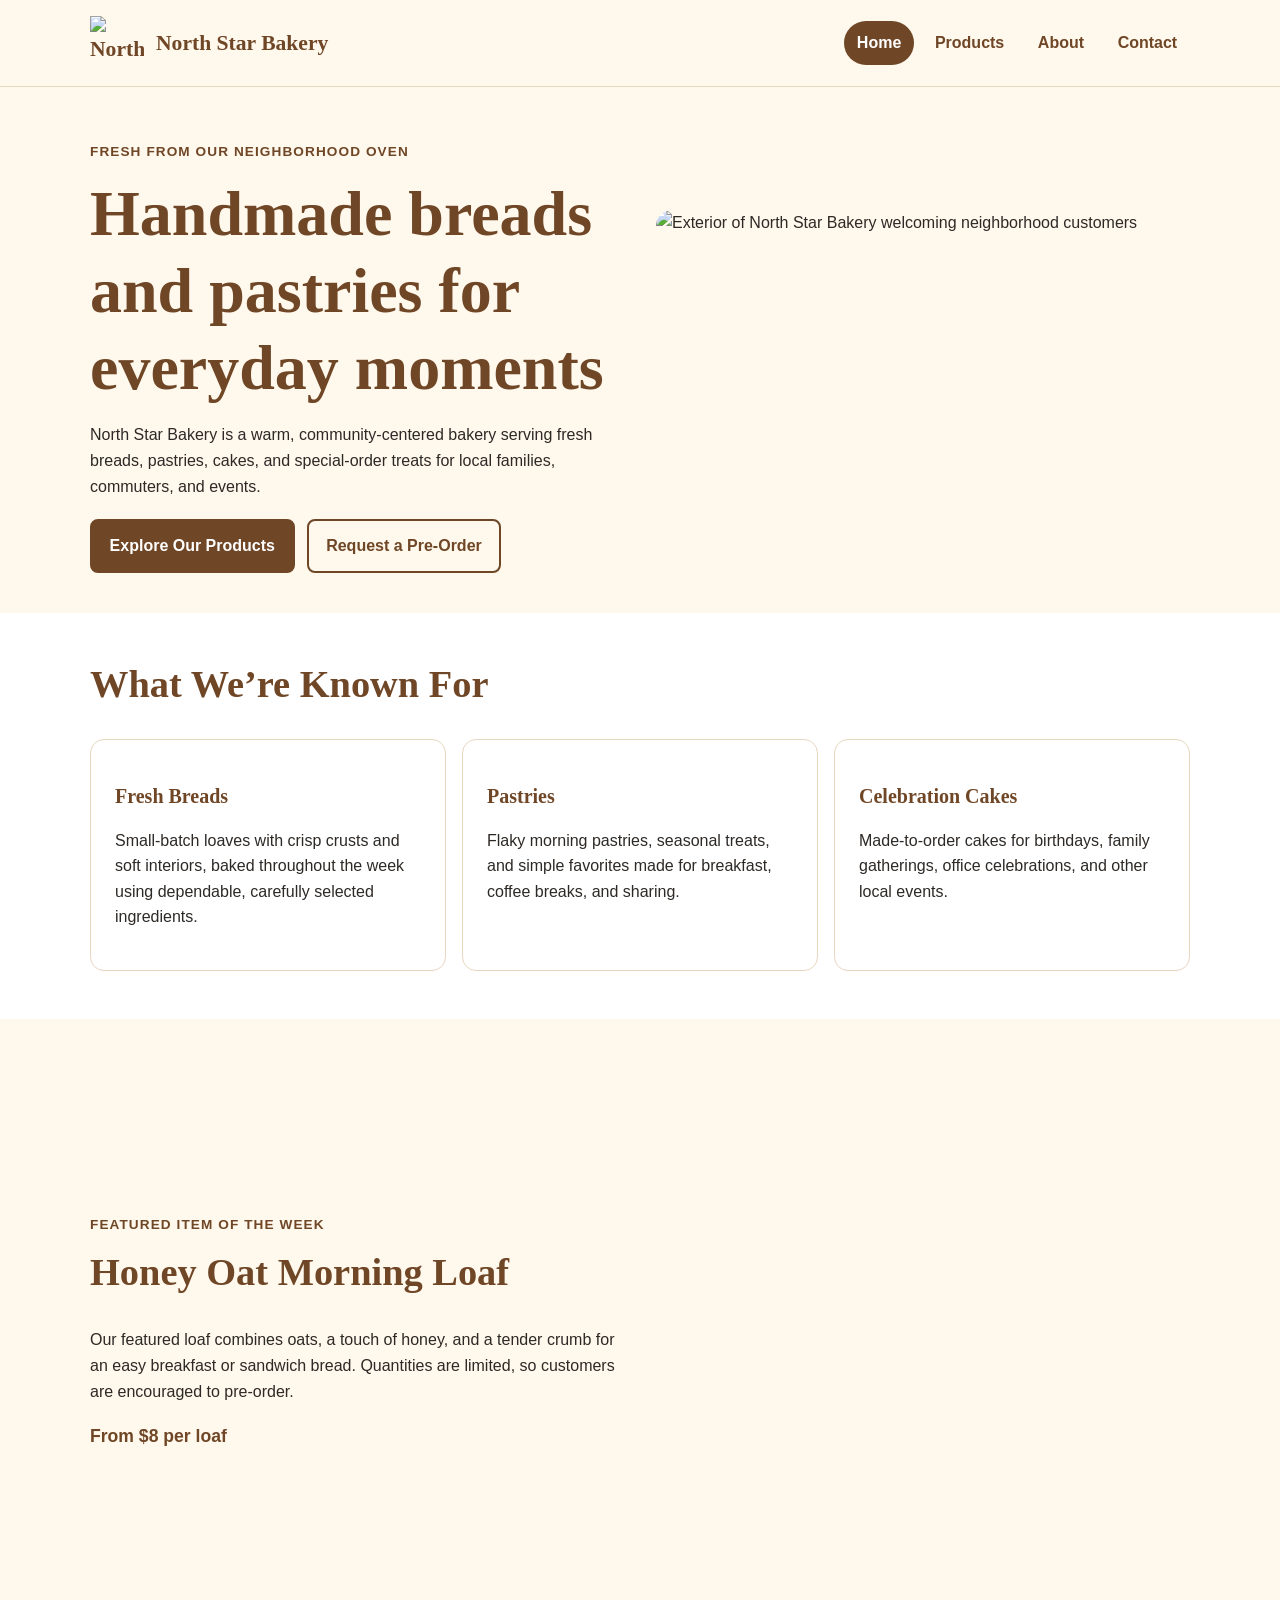
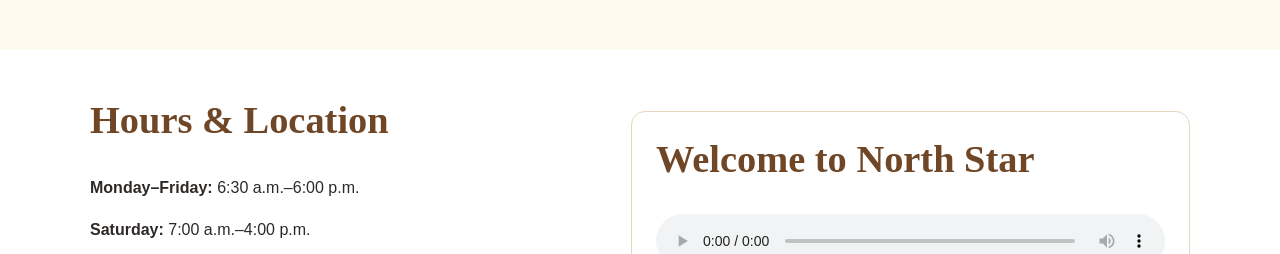
==== index.html @ eae13a36 "Add files via upload" ====
<!DOCTYPE html>
<html lang="en">
<head>
  <meta charset="UTF-8">
  <meta name="viewport" content="width=device-width, initial-scale=1.0">
  <title>North Star Bakery | Home</title>
  <link rel="stylesheet" href="styles.css">
</head>
<body>
  <header class="site-header">
    <div class="container header-inner">
      <a class="brand" href="index.html" aria-label="North Star Bakery home">
        <img src="media/bakery-logo.png" alt="North Star Bakery logo">
        <span>North Star Bakery</span>
      </a>
      <nav aria-label="Primary navigation">
        <ul class="nav-list">
          <li><a class="active" href="index.html">Home</a></li>
          <li><a href="products.html">Products</a></li>
          <li><a href="about.html">About</a></li>
          <li><a href="contact.html">Contact</a></li>
        </ul>
      </nav>
    </div>
  </header>

  <main>
    <section class="hero">
      <div class="container hero-grid">
        <div>
          <p class="eyebrow">Fresh from our neighborhood oven</p>
          <h1>Handmade breads and pastries for everyday moments</h1>
          <p>North Star Bakery is a warm, community-centered bakery serving fresh breads, pastries, cakes, and special-order treats for local families, commuters, and events.</p>
          <div class="button-row">
            <a class="button" href="products.html">Explore Our Products</a>
            <a class="button button-secondary" href="contact.html">Request a Pre-Order</a>
          </div>
        </div>
        <img class="hero-image" src="media/bakery-storefront.jpg" alt="Exterior of North Star Bakery welcoming neighborhood customers">
      </div>
    </section>

    <section class="section">
      <div class="container">
        <h2>What We’re Known For</h2>
        <div class="card-grid three-columns">
          <article class="card">
            <h3>Fresh Breads</h3>
            <p>Small-batch loaves with crisp crusts and soft interiors, baked throughout the week using dependable, carefully selected ingredients.</p>
          </article>
          <article class="card">
            <h3>Pastries</h3>
            <p>Flaky morning pastries, seasonal treats, and simple favorites made for breakfast, coffee breaks, and sharing.</p>
          </article>
          <article class="card">
            <h3>Celebration Cakes</h3>
            <p>Made-to-order cakes for birthdays, family gatherings, office celebrations, and other local events.</p>
          </article>
        </div>
      </div>
    </section>

    <section class="section section-accent">
      <div class="container split-layout">
        <div>
          <p class="eyebrow">Featured item of the week</p>
          <h2>Honey Oat Morning Loaf</h2>
          <p>Our featured loaf combines oats, a touch of honey, and a tender crumb for an easy breakfast or sandwich bread. Quantities are limited, so customers are encouraged to pre-order.</p>
          <p class="price">From $8 per loaf</p>
        </div>
        <picture>
          <source media="(min-width: 700px)" srcset="media/bakery-feature-large.jpg">
          <img class="responsive-feature" src="media/bakery-feature-small.jpg" alt="Featured North Star Bakery loaf displayed on a wooden board">
        </picture>
      </div>
    </section>

    <section class="section">
      <div class="container split-layout">
        <div>
          <h2>Hours & Location</h2>
          <p><strong>Monday–Friday:</strong> 6:30 a.m.–6:00 p.m.</p>
          <p><strong>Saturday:</strong> 7:00 a.m.–4:00 p.m.</p>
          <p><strong>Sunday:</strong> 8:00 a.m.–2:00 p.m.</p>
          <p>Visit us in the heart of the neighborhood, close to local homes, offices, and commuter routes.</p>
        </div>
        <div class="media-panel">
          <h2>Welcome to North Star</h2>
          <audio controls>
            <source src="media/bakery-welcome.mp3" type="audio/mpeg">
            Your browser does not support the audio element. Please visit the bakery or contact us for more information.
          </audio>
          <p class="small-text">Listen to a short welcome from our bakery team.</p>
        </div>
      </div>
    </section>
  </main>

  <footer class="site-footer">
    <div class="container footer-inner">
      <p>&copy; 2026 North Star Bakery. Handmade with care for our community.</p>
      <a href="contact.html">Pre-Orders & Inquiries</a>
    </div>
  </footer>
</body>
</html>
---- styles.css ----
:root {
  --cream: #fff8ec;
  --gold: #d9a441;
  --brown: #6f4626;
  --charcoal: #2d2926;
  --white: #ffffff;
  --border: #e7d7bf;
}

* {
  box-sizing: border-box;
}

html {
  scroll-behavior: smooth;
}

body {
  margin: 0;
  font-family: Arial, Helvetica, sans-serif;
  line-height: 1.6;
  color: var(--charcoal);
  background: var(--white);
}

img,
video {
  max-width: 100%;
  display: block;
}

a {
  color: var(--brown);
}

.container {
  width: min(92%, 1100px);
  margin: 0 auto;
}

.site-header {
  background: var(--cream);
  border-bottom: 1px solid var(--border);
}

.header-inner {
  display: flex;
  flex-direction: column;
  align-items: center;
  gap: 1rem;
  padding: 1rem 0;
}

.brand {
  display: flex;
  align-items: center;
  gap: 0.75rem;
  text-decoration: none;
  font-family: Georgia, "Times New Roman", serif;
  font-size: 1.35rem;
  font-weight: 700;
  color: var(--brown);
}

.brand img {
  width: 54px;
  height: 54px;
  object-fit: contain;
}

.nav-list {
  display: flex;
  flex-wrap: wrap;
  justify-content: center;
  gap: 0.5rem;
  list-style: none;
  padding: 0;
  margin: 0;
}

.nav-list a {
  display: block;
  padding: 0.55rem 0.8rem;
  border-radius: 999px;
  text-decoration: none;
  font-weight: 700;
}

.nav-list a:hover,
.nav-list a:focus,
.nav-list a.active {
  background: var(--brown);
  color: var(--white);
}

.hero,
.page-banner {
  background: var(--cream);
}

.hero {
  padding: 2.5rem 0;
}

.hero-grid,
.split-layout,
.product-layout,
.contact-grid,
.callout {
  display: flex;
  flex-direction: column;
  gap: 2rem;
}

.hero-image,
.content-image,
.product-photo,
.responsive-feature {
  width: 100%;
  border-radius: 16px;
  object-fit: cover;
}

.hero-image {
  min-height: 280px;
}

.page-banner {
  padding: 2.25rem 0;
  border-bottom: 1px solid var(--border);
}

h1,
h2,
h3 {
  font-family: Georgia, "Times New Roman", serif;
  line-height: 1.2;
  color: var(--brown);
}

h1 {
  font-size: clamp(2.2rem, 8vw, 4rem);
  margin: 0.25rem 0 1rem;
}

h2 {
  font-size: clamp(1.6rem, 5vw, 2.4rem);
  margin-top: 0;
}

h3 {
  font-size: 1.25rem;
}

.eyebrow {
  color: var(--brown);
  font-weight: 700;
  letter-spacing: 0.08em;
  text-transform: uppercase;
  font-size: 0.85rem;
}

.section {
  padding: 3rem 0;
}

.section-accent {
  background: var(--cream);
}

.card-grid {
  display: flex;
  flex-direction: column;
  gap: 1rem;
}

.card,
.info-card,
.media-panel {
  background: var(--white);
  border: 1px solid var(--border);
  border-radius: 14px;
  padding: 1.5rem;
}

.price {
  font-weight: 700;
  color: var(--brown);
  font-size: 1.1rem;
}

.button-row {
  display: flex;
  flex-direction: column;
  gap: 0.75rem;
  margin-top: 1.25rem;
}

.button {
  display: inline-block;
  border: 2px solid var(--brown);
  border-radius: 8px;
  background: var(--brown);
  color: var(--white);
  padding: 0.75rem 1.1rem;
  text-decoration: none;
  font: inherit;
  font-weight: 700;
  cursor: pointer;
  text-align: center;
}

.button:hover,
.button:focus {
  background: var(--charcoal);
  border-color: var(--charcoal);
}

.button-secondary {
  background: transparent;
  color: var(--brown);
}

.button-secondary:hover,
.button-secondary:focus {
  color: var(--white);
}

.featured-figure {
  margin: 0;
}

.featured-figure img {
  width: 100%;
  max-height: 520px;
  object-fit: cover;
  border-radius: 14px 14px 0 0;
}

.featured-figure figcaption {
  background: var(--white);
  border: 1px solid var(--border);
  border-top: 0;
  border-radius: 0 0 14px 14px;
  padding: 1rem 1.25rem;
}

.media-panel audio,
.video-panel video {
  width: 100%;
}

.small-text {
  font-size: 0.9rem;
}

.contact-form {
  display: flex;
  flex-direction: column;
  gap: 1rem;
}

.form-section {
  margin: 0;
  padding: 1rem;
  border: 1px solid var(--border);
  border-radius: 10px;
  display: flex;
  flex-direction: column;
  gap: 1rem;
}

.form-section legend {
  padding: 0 0.4rem;
  font-family: Georgia, "Times New Roman", serif;
  font-weight: 700;
  color: var(--brown);
}

.form-group {
  display: flex;
  flex-direction: column;
  gap: 0.35rem;
}

label {
  font-weight: 700;
  color: var(--brown);
}

input,
select,
textarea {
  width: 100%;
  padding: 0.75rem;
  border: 1px solid #a8937f;
  border-radius: 7px;
  background: var(--white);
  color: var(--charcoal);
  font: inherit;
}

input:focus,
select:focus,
textarea:focus {
  outline: 3px solid rgba(217, 164, 65, 0.35);
  border-color: var(--brown);
}

.site-footer {
  background: var(--charcoal);
  color: var(--white);
  padding: 1.5rem 0;
}

.footer-inner {
  display: flex;
  flex-direction: column;
  gap: 0.5rem;
}

.site-footer a {
  color: var(--white);
}

@media (min-width: 760px) {
  .header-inner,
  .footer-inner {
    flex-direction: row;
    justify-content: space-between;
    align-items: center;
  }

  .hero-grid,
  .split-layout,
  .product-layout,
  .contact-grid,
  .callout {
    flex-direction: row;
    align-items: center;
  }

  .hero-grid > *,
  .split-layout > *,
  .product-layout > *,
  .contact-grid > * {
    flex: 1;
  }

  .card-grid.two-columns {
    flex-direction: row;
  }

  .card-grid.two-columns > * {
    flex: 1;
  }

  .card-grid.three-columns {
    flex-direction: row;
  }

  .card-grid.three-columns > * {
    flex: 1;
  }

  .button-row {
    flex-direction: row;
  }

  .product-list {
    display: flex;
    flex-direction: column;
    gap: 1rem;
  }

  .contact-form {
    display: grid;
    grid-template-columns: 1fr 1fr;
    gap: 1rem;
  }

  .contact-form .form-section,
  .contact-form .full-width,
  .contact-form .button {
    grid-column: 1 / -1;
  }

  .contact-form .form-section {
    display: grid;
    grid-template-columns: 1fr 1fr;
  }

  .contact-form .form-section legend {
    grid-column: 1 / -1;
  }

  .contact-form .form-section .form-group:last-child:nth-child(odd) {
    grid-column: 1 / -1;
  }

  .callout {
    justify-content: space-between;
  }

  .callout > div {
    flex: 1;
  }
}
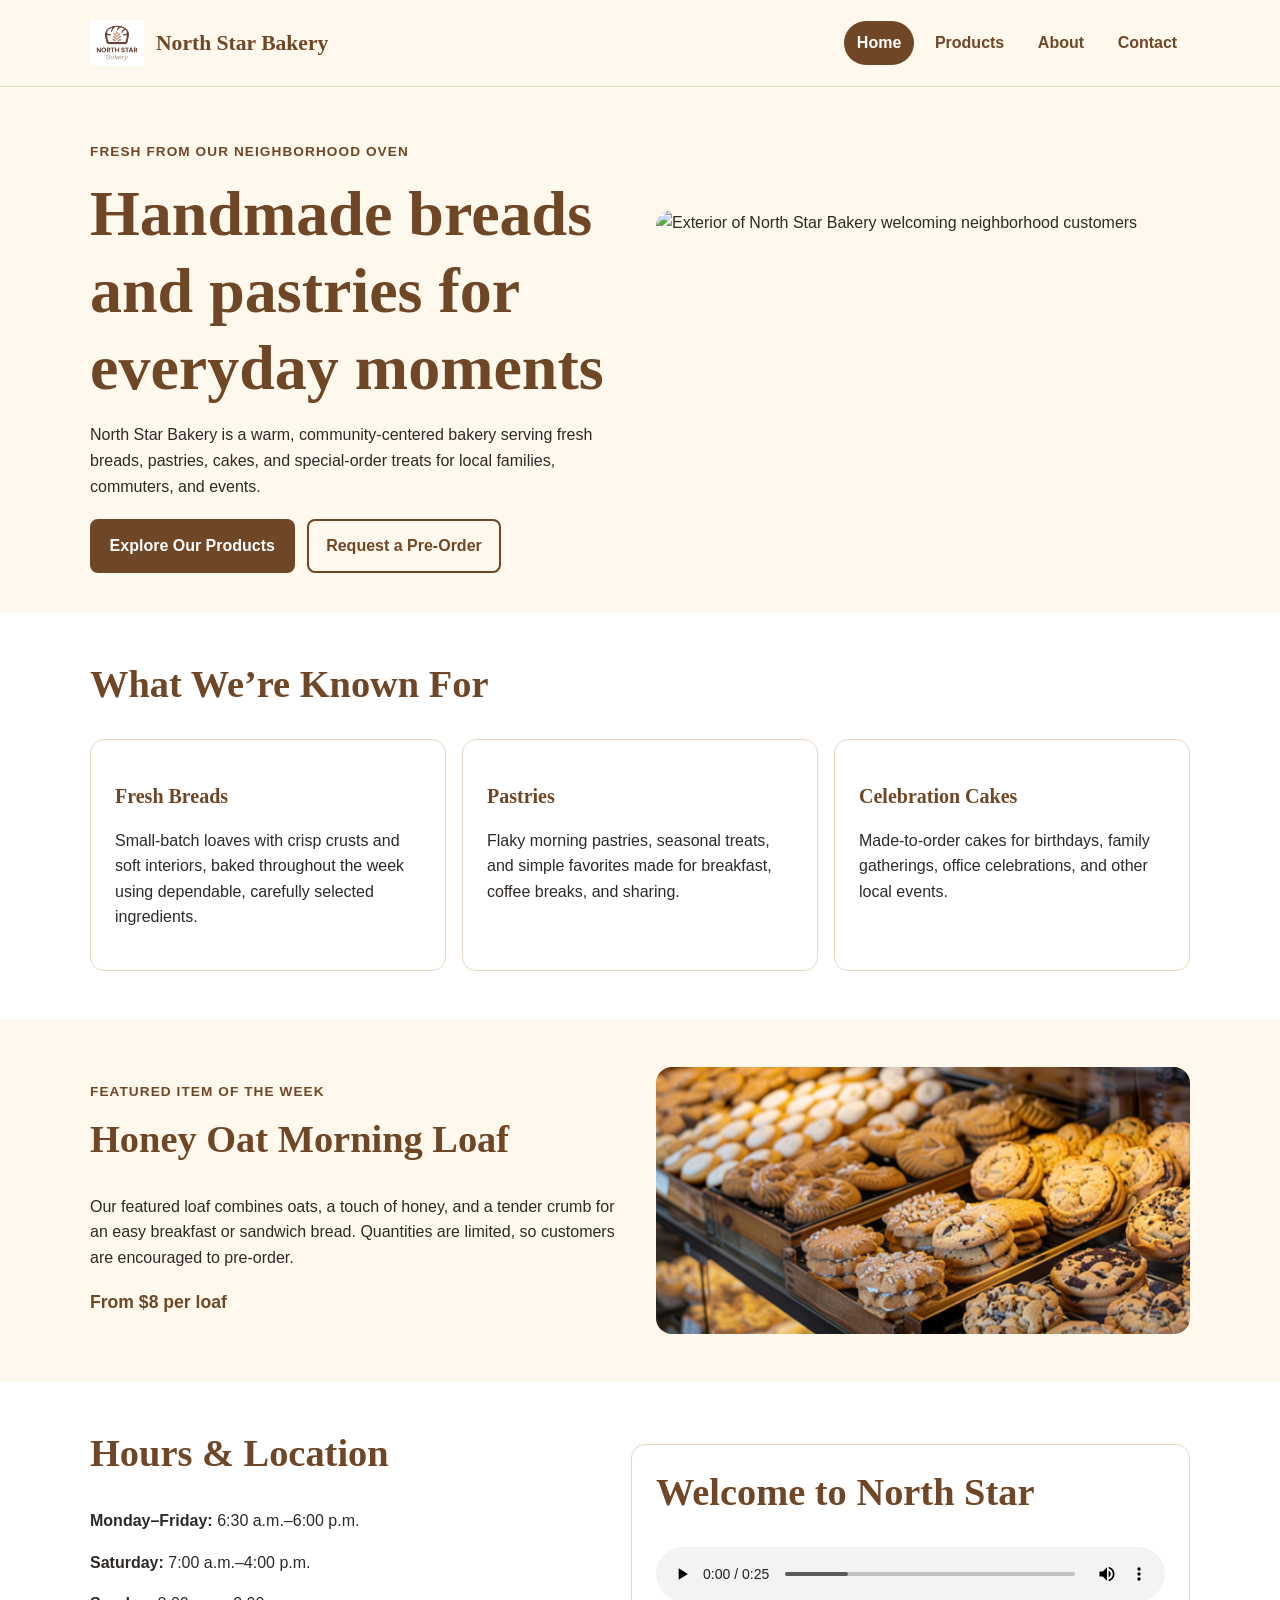
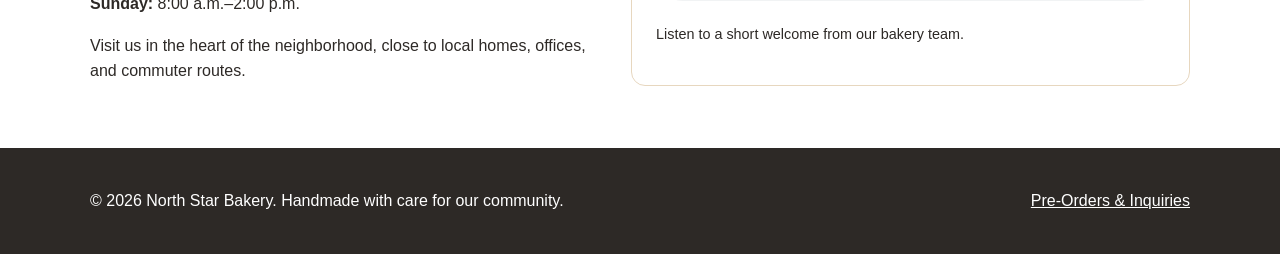
==== commit 9bc4a2ec: "Fix image source format in index.html" ====
--- a/index.html
+++ b/index.html
@@ -36,7 +36,7 @@
             <a class="button button-secondary" href="contact.html">Request a Pre-Order</a>
           </div>
         </div>
-        <img class="hero-image" src="media/bakery-storefront.jpg" alt="Exterior of North Star Bakery welcoming neighborhood customers">
+        <img class="hero-image" src="media/bakery-storefront._jpg.png" alt="Exterior of North Star Bakery welcoming neighborhood customers">
       </div>
     </section>
 
@@ -69,8 +69,8 @@
           <p class="price">From $8 per loaf</p>
         </div>
         <picture>
-          <source media="(min-width: 700px)" srcset="media/bakery-feature-large.jpg">
-          <img class="responsive-feature" src="media/bakery-feature-small.jpg" alt="Featured North Star Bakery loaf displayed on a wooden board">
+          <source media="(min-width: 700px)" srcset="media/bakery-feature-large_c.png">
+          <img class="responsive-feature" src="media/bakery-feature-small_c.png" alt="Featured North Star Bakery loaf displayed on a wooden board">
         </picture>
       </div>
     </section>
@@ -87,7 +87,7 @@
         <div class="media-panel">
           <h2>Welcome to North Star</h2>
           <audio controls>
-            <source src="media/bakery-welcome.mp3" type="audio/mpeg">
+            <source src="media/bakery-welcome_c.mp3" type="audio/mpeg">
             Your browser does not support the audio element. Please visit the bakery or contact us for more information.
           </audio>
           <p class="small-text">Listen to a short welcome from our bakery team.</p>
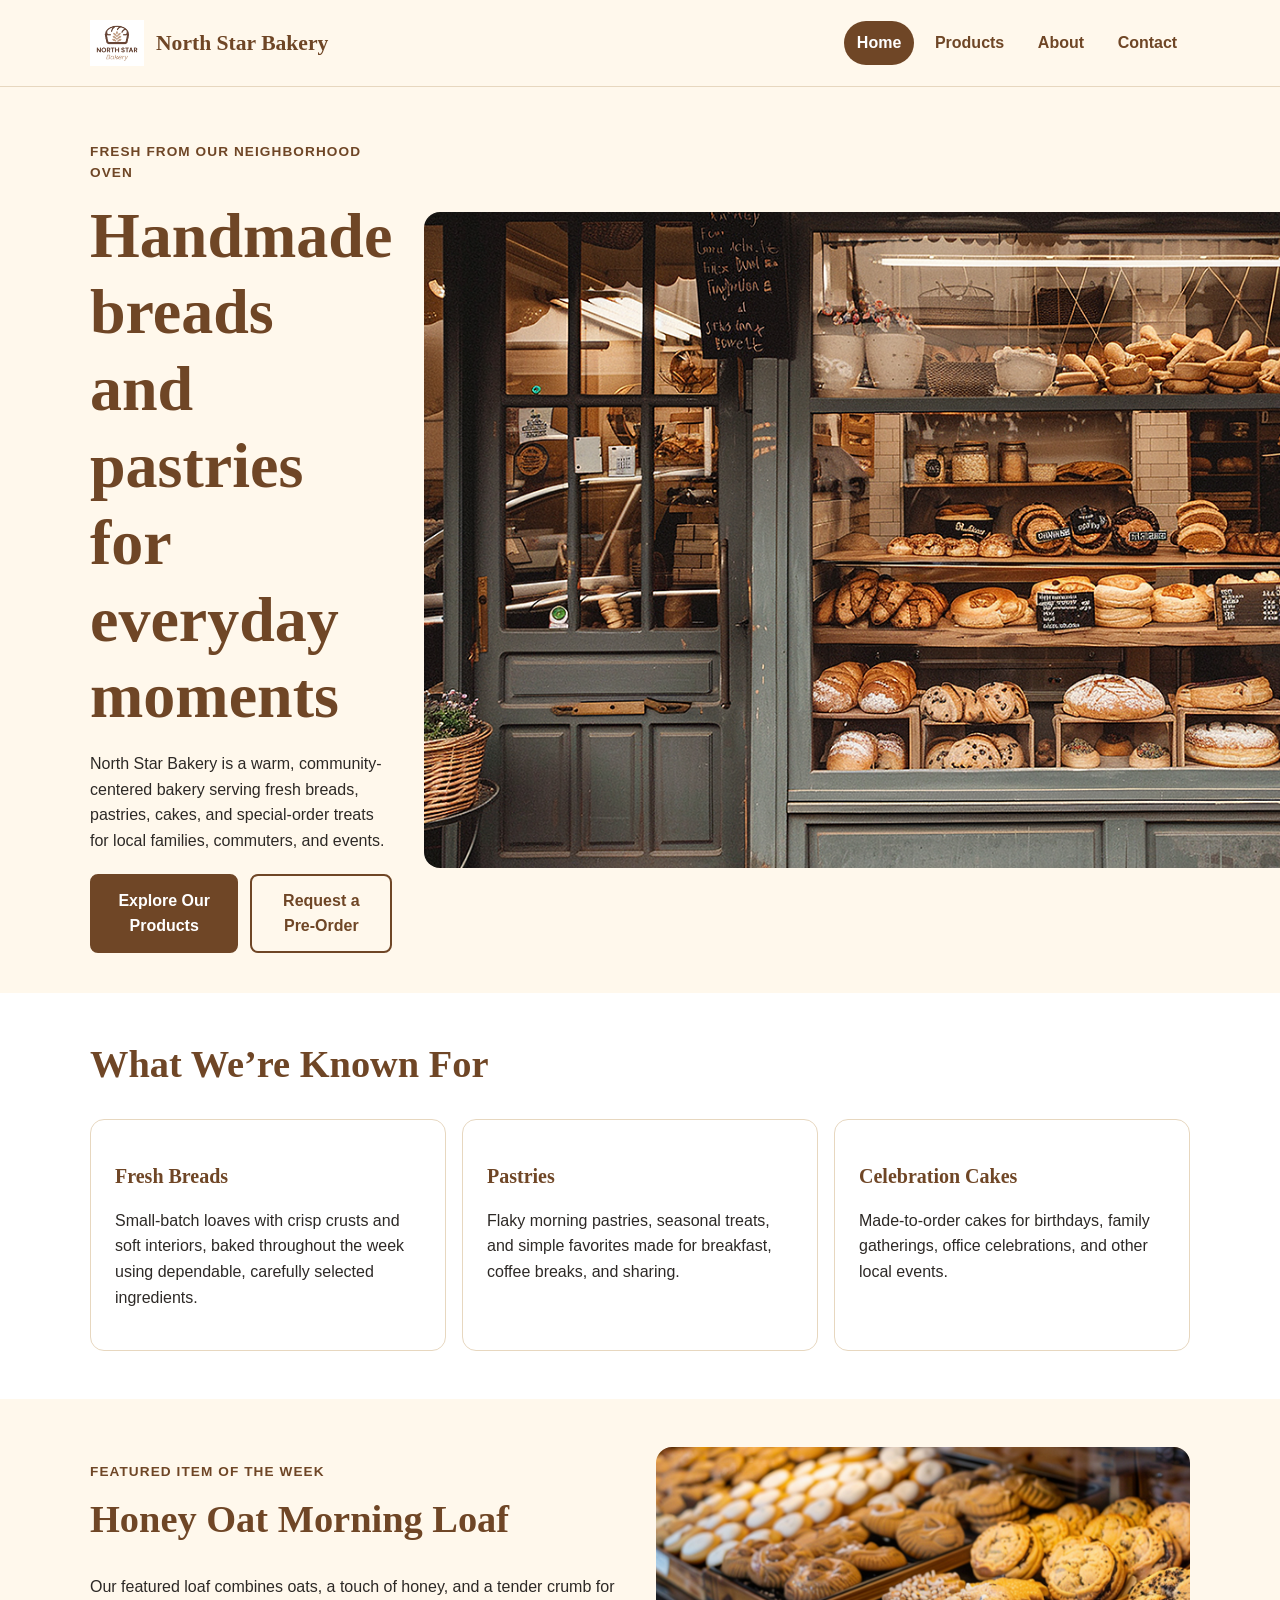
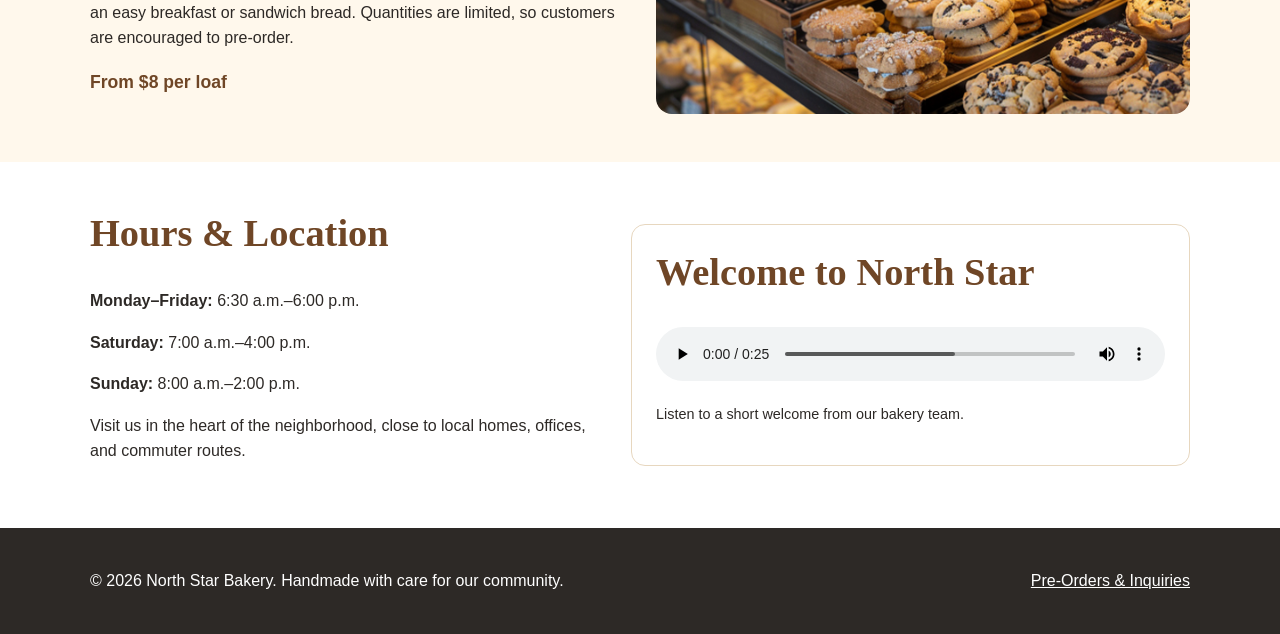
==== commit 6cb5c7c0: "Fix image source format in index.html" ====
--- a/index.html
+++ b/index.html
@@ -36,7 +36,7 @@
             <a class="button button-secondary" href="contact.html">Request a Pre-Order</a>
           </div>
         </div>
-        <img class="hero-image" src="media/bakery-storefront._jpg.png" alt="Exterior of North Star Bakery welcoming neighborhood customers">
+        <img class="hero-image" src="media/bakery-storefront.%20jpg.png" alt="Exterior of North Star Bakery welcoming neighborhood customers">
       </div>
     </section>
 
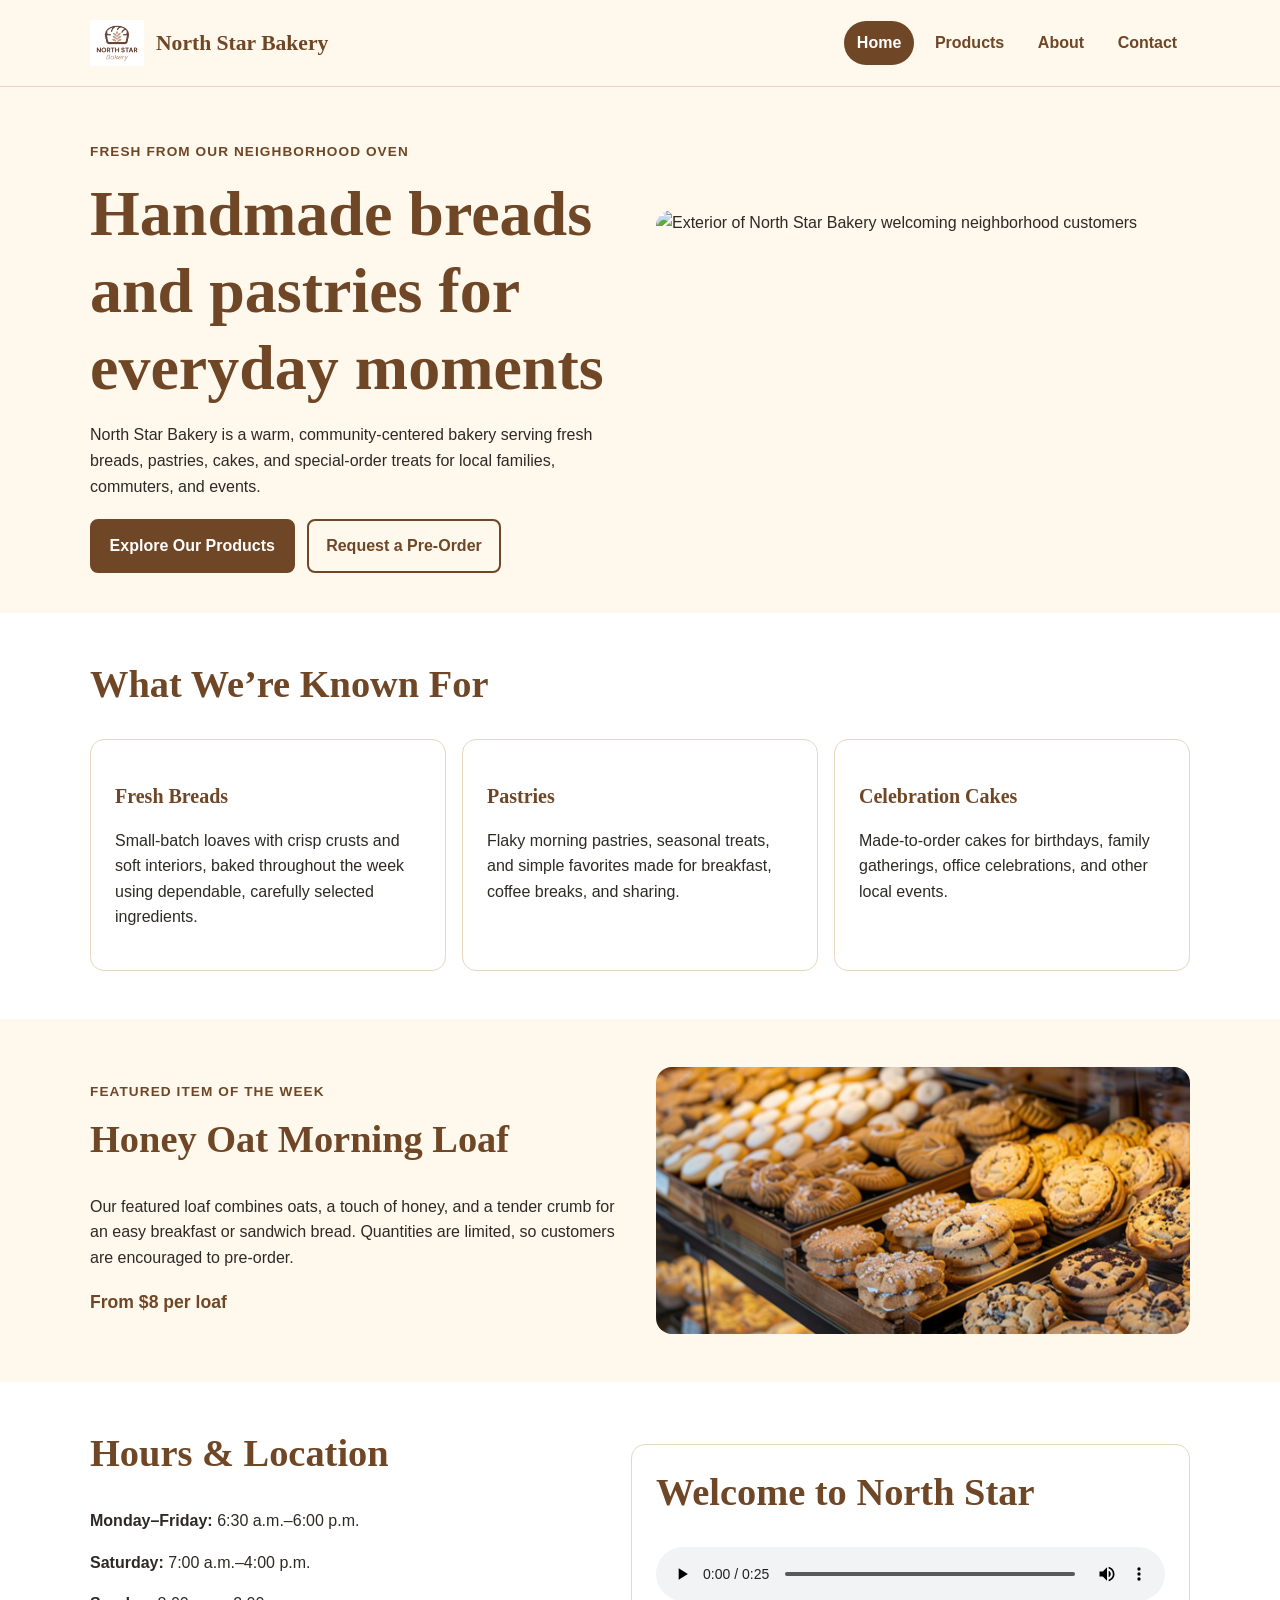
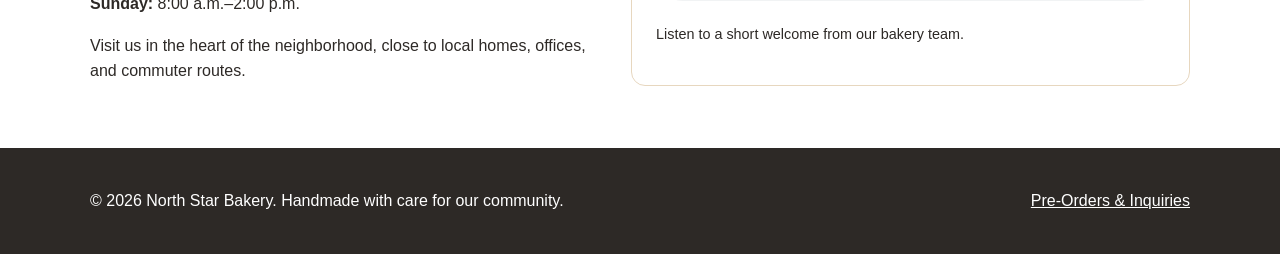
==== commit 6584ec99: "Fix image source URL in index.html" ====
--- a/index.html
+++ b/index.html
@@ -36,7 +36,7 @@
             <a class="button button-secondary" href="contact.html">Request a Pre-Order</a>
           </div>
         </div>
-        <img class="hero-image" src="media/bakery-storefront.%20jpg.png" alt="Exterior of North Star Bakery welcoming neighborhood customers">
+        <img class="hero-image" src="media/bakery-storefront.jpg.png" alt="Exterior of North Star Bakery welcoming neighborhood customers">
       </div>
     </section>
 
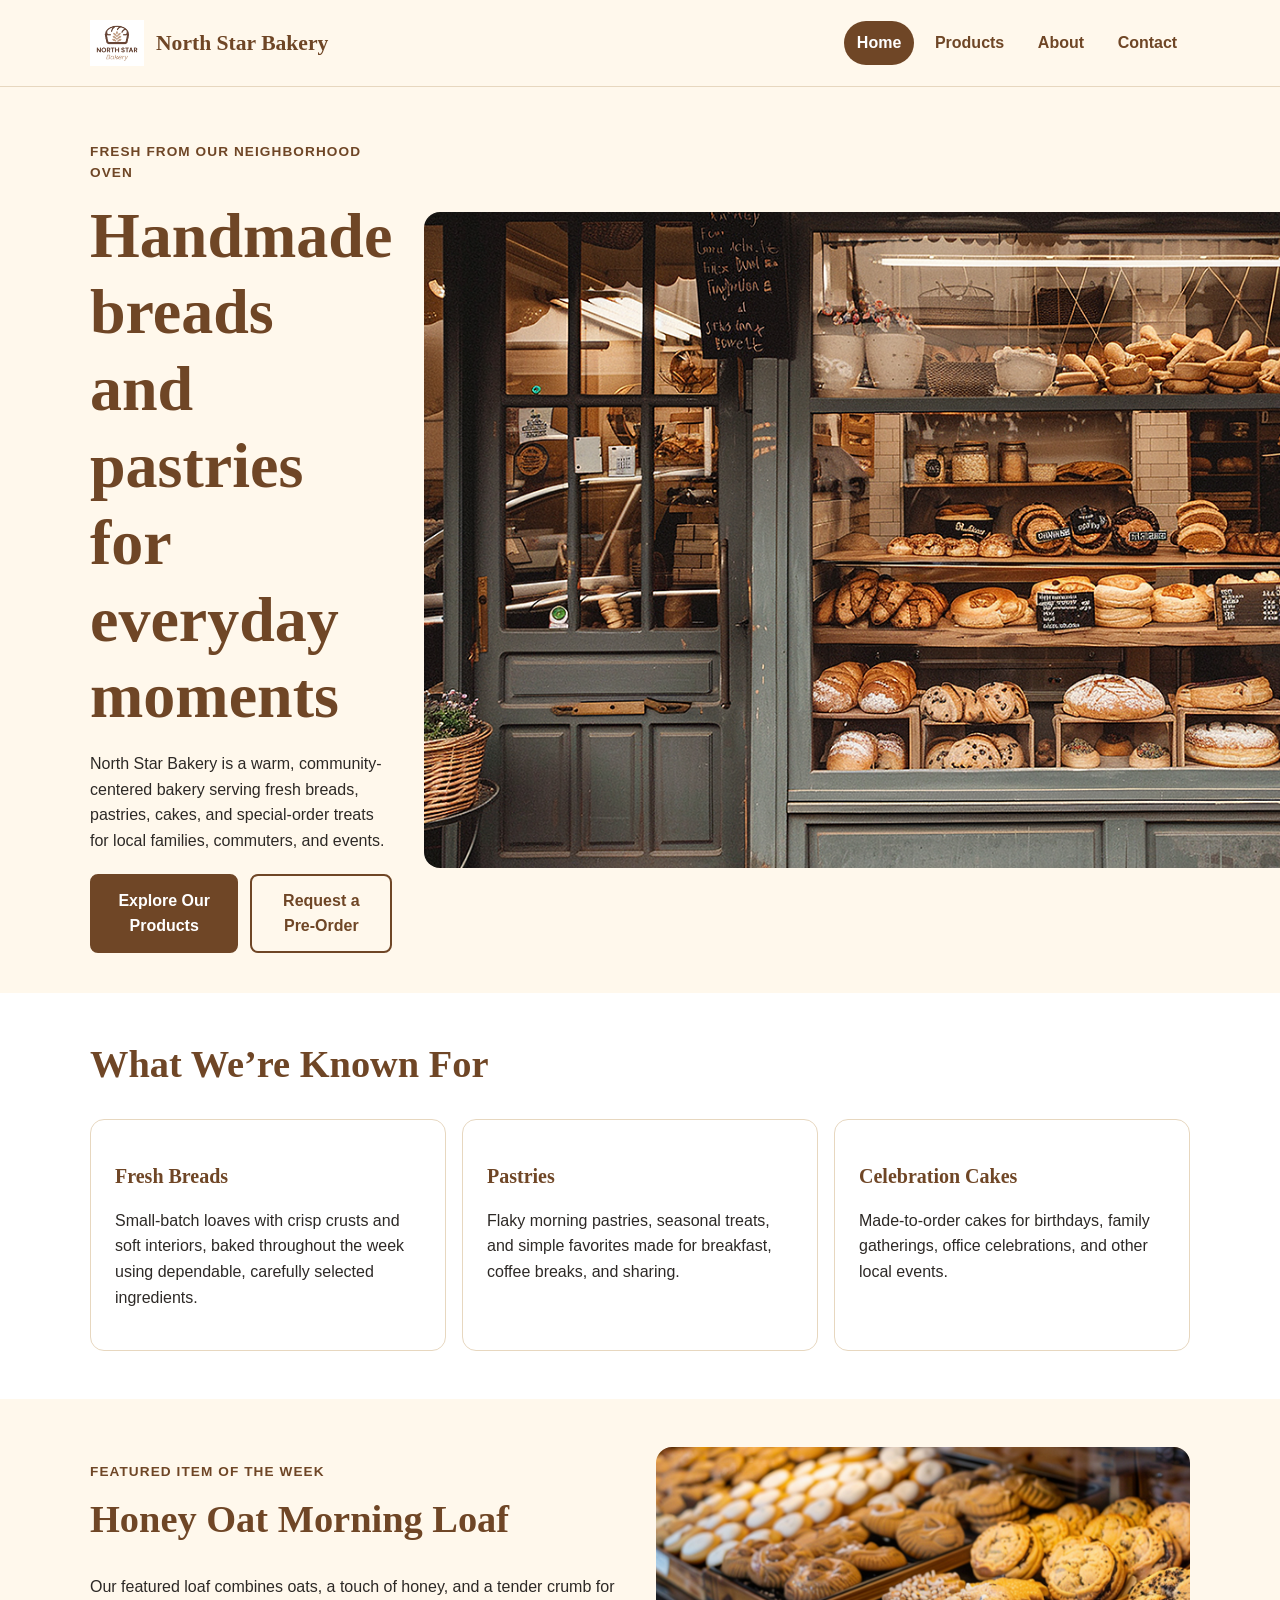
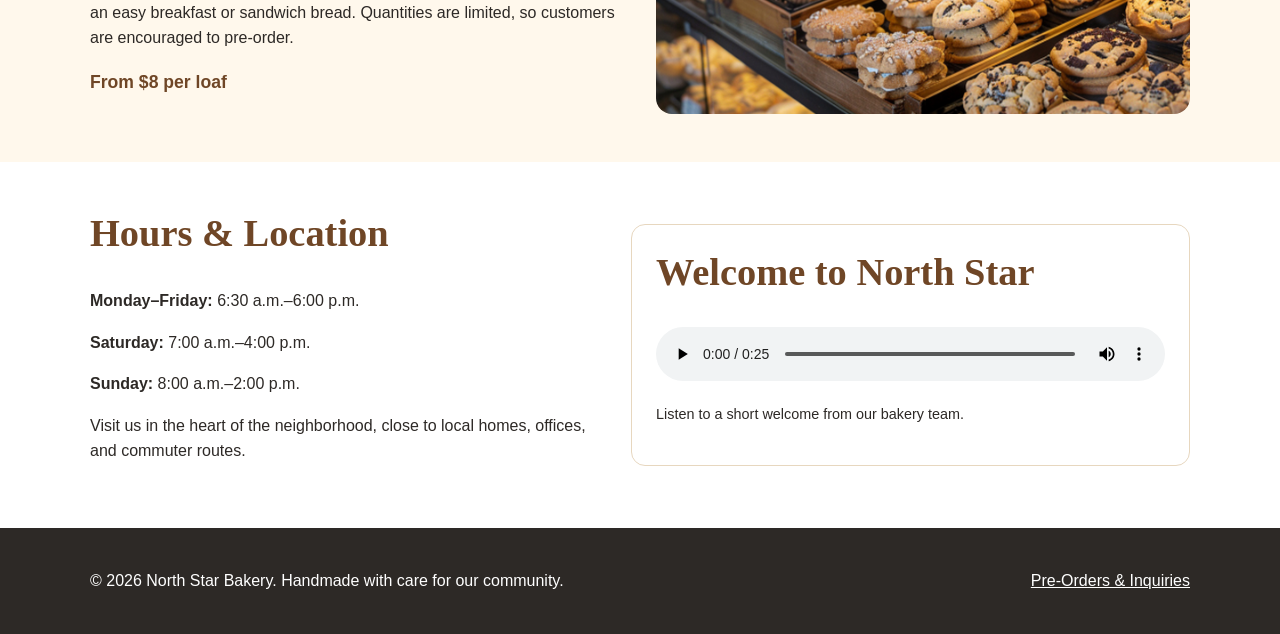
==== commit 0c410019: "Fix image source extension in index.html" ====
--- a/index.html
+++ b/index.html
@@ -36,7 +36,7 @@
             <a class="button button-secondary" href="contact.html">Request a Pre-Order</a>
           </div>
         </div>
-        <img class="hero-image" src="media/bakery-storefront.jpg.png" alt="Exterior of North Star Bakery welcoming neighborhood customers">
+        <img class="hero-image" src="media/bakery-storefront.png" alt="Exterior of North Star Bakery welcoming neighborhood customers">
       </div>
     </section>
 
